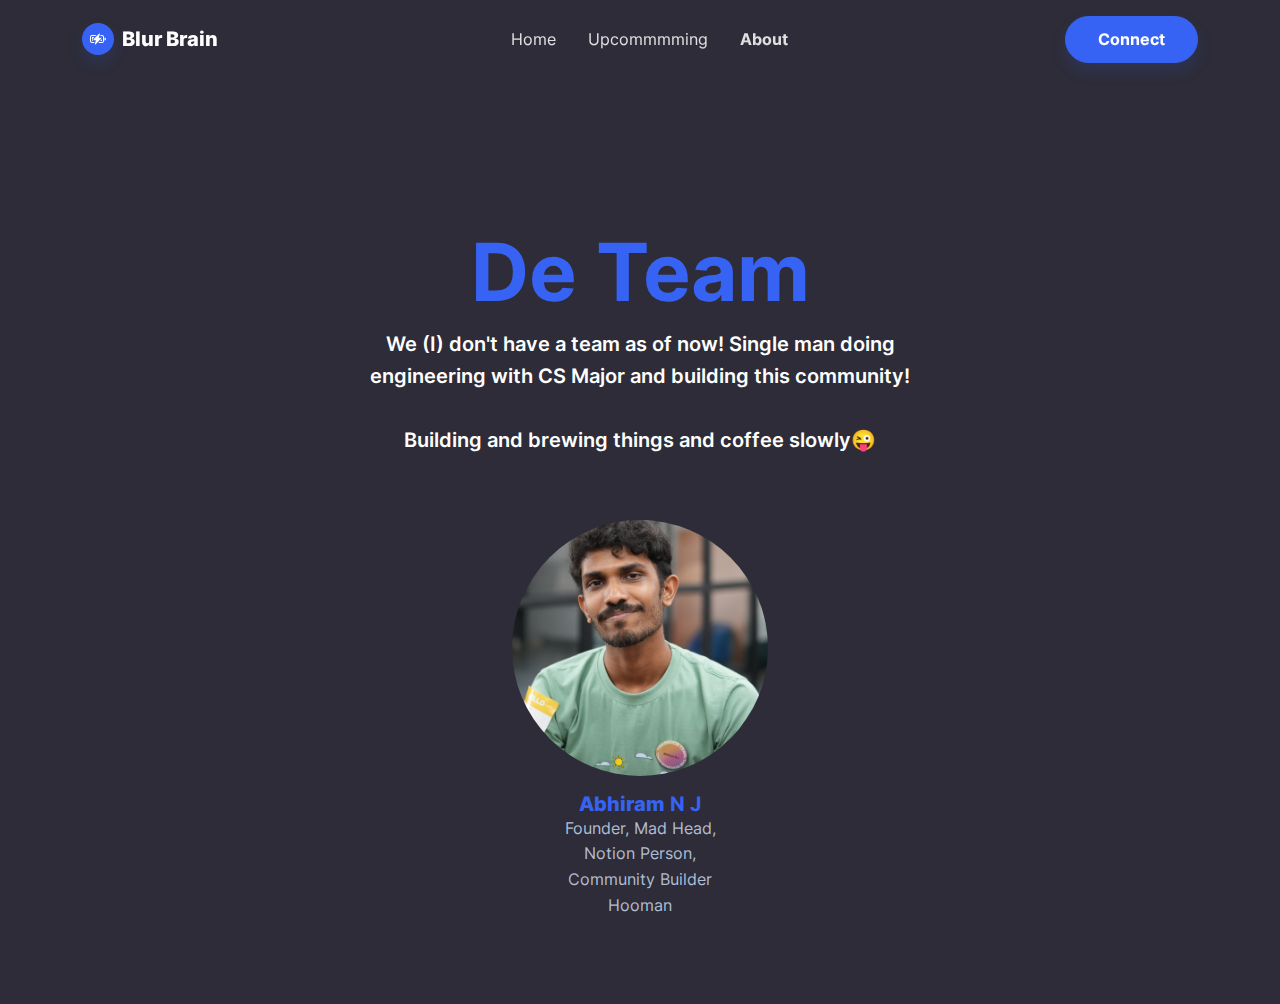
==== about.html @ fa89a338 "initial commit" ====
<!DOCTYPE html>
<html lang="en">

<head>
    <meta charset="utf-8">
    <meta name="viewport" content="width=device-width, initial-scale=1.0, shrink-to-fit=no">
    <title>Contacts - Brand</title>
    <link rel="stylesheet" href="assets/bootstrap/css/bootstrap.min.css?h=c06c53460ac6ab7e74057187c6fd8adc">
    <link rel="stylesheet" href="assets/css/Inter.css?h=03e734e58616d9c693b0b31bc36dc69f">
    <link rel="stylesheet" href="assets/css/Footer-Dark-icons.css?h=8842ee6ebe74b158784dd25783a4609f">
    <link rel="stylesheet" href="assets/css/Team-images.css?h=4f3cfa46e40e236365345fc77963f4b8">
</head>

<body>
    <!-- Start: Navbar Centered Links -->
    <nav class="navbar navbar-dark navbar-expand-md sticky-top py-3" id="mainNav">
        <div class="container"><a class="navbar-brand d-flex align-items-center" href="/"><span class="bs-icon-sm bs-icon-circle bs-icon-primary shadow d-flex justify-content-center align-items-center me-2 bs-icon"><svg xmlns="http://www.w3.org/2000/svg" width="1em" height="1em" fill="currentColor" viewBox="0 0 16 16" class="bi bi-battery-charging">
                        <path d="M9.585 2.568a.5.5 0 0 1 .226.58L8.677 6.832h1.99a.5.5 0 0 1 .364.843l-5.334 5.667a.5.5 0 0 1-.842-.49L5.99 9.167H4a.5.5 0 0 1-.364-.843l5.333-5.667a.5.5 0 0 1 .616-.09z"></path>
                        <path d="M2 4h4.332l-.94 1H2a1 1 0 0 0-1 1v4a1 1 0 0 0 1 1h2.38l-.308 1H2a2 2 0 0 1-2-2V6a2 2 0 0 1 2-2z"></path>
                        <path d="M2 6h2.45L2.908 7.639A1.5 1.5 0 0 0 3.313 10H2V6zm8.595-2-.308 1H12a1 1 0 0 1 1 1v4a1 1 0 0 1-1 1H9.276l-.942 1H12a2 2 0 0 0 2-2V6a2 2 0 0 0-2-2h-1.405z"></path>
                        <path d="M12 10h-1.783l1.542-1.639c.097-.103.178-.218.241-.34V10zm0-3.354V6h-.646a1.5 1.5 0 0 1 .646.646zM16 8a1.5 1.5 0 0 1-1.5 1.5v-3A1.5 1.5 0 0 1 16 8z"></path>
                    </svg></span><strong>Blur Brain</strong></a><button data-bs-toggle="collapse" class="navbar-toggler" data-bs-target="#navcol-1"><span class="visually-hidden">Toggle navigation</span><span class="navbar-toggler-icon"></span></button>
            <div class="collapse navbar-collapse" id="navcol-1">
                <ul class="navbar-nav mx-auto">
                    <li class="nav-item"><a class="nav-link" href="index.html">Home</a></li>
                    <li class="nav-item"><a class="nav-link" data-bs-toggle="tooltip" data-bss-tooltip="" rel="author" title="See sometime soon, I'm slow in building!">Upcommmming</a></li>
                    <li class="nav-item"></li>
                    <li class="nav-item"></li>
                    <li class="nav-item"><a class="nav-link active" href="about.html">About</a></li>
                </ul><a class="btn btn-primary shadow" role="button" href="mailto:info.twilightyabhi@gmail.com">Connect</a>
            </div>
        </div>
    </nav><!-- End: Navbar Centered Links -->
    <!-- Start: Contact Details -->
    <section class="py-5"></section><!-- End: Contact Details -->
    <!-- Start: Team -->
    <div class="container py-4 py-xl-5">
        <div class="row mb-4 mb-lg-5">
            <div class="col-md-8 col-xl-6 text-center mx-auto">
                <h1 class="display-1 fw-bold text-primary">De Team</h1>
                <p class="lead fw-semibold">We (I) don't have a team as of now! Single man doing engineering with CS Major and building this community!<br><br>Building and brewing things and coffee slowly😜</p>
            </div>
        </div>
        <div class="row gx-1 gy-1 row-cols-1 row-cols-md-4 text-center">
            <div class="col-xl-12 text-center">
                <div class="card border-0 shadow-none">
                    <div class="card-body text-center d-flex flex-column align-items-center p-0"><img class="rounded-circle mb-3 fit-cover" width="256" height="256" src="assets/img/team/DSC08974.jpg?h=55299e8816a862dd3caea3499c56ba7f">
                        <h5 class="fw-bold text-primary card-title mb-0"><strong>Abhiram</strong>&nbsp;N J</h5>
                        <p class="text-muted card-text mb-2">Founder, Mad Head,<br>Notion Person,<br>Community Builder<br>Hooman</p><iframe src="https://platform.twitter.com/widgets/follow_button.html?screen_name=TwilightyAbhi&amp;show_screen_name=true&amp;show_count=true" allowtransparency="true" frameborder="0" scrolling="no" title="Follow TwilightyAbhi on Twitter" width="160" height="30"></iframe>
                    </div>
                </div>
            </div>
        </div>
    </div><!-- End: Team -->
    <!-- Start: Footer Multi Column -->
    <footer class="bg-dark"></footer><!-- End: Footer Multi Column -->
    <script src="https://cdn.jsdelivr.net/npm/bootstrap@5.2.3/dist/js/bootstrap.bundle.min.js"></script>
    <script src="assets/js/bs-init.js?h=f85385df9bc7fca4241bc1dbf53b9d61"></script>
    <script src="assets/js/bold-and-dark.js?h=78569998362133b84a76614652f3624f"></script>
</body>

</html>
---- assets/css/Inter.css ----
@font-face {
	font-family: 'Inter';
	src: url(../../assets/fonts/UcC73FwrK3iLTeHuS_fvQtMwCp50KnMa2JL7SUc.woff2?h=03e734e58616d9c693b0b31bc36dc69f) format('woff2');
	font-weight: 300;
	font-style: normal;
	font-display: swap;
	unicode-range: U+0460-052F, U+1C80-1C88, U+20B4, U+2DE0-2DFF, U+A640-A69F, U+FE2E-FE2F;
}

@font-face {
	font-family: 'Inter';
	src: url(../../assets/fonts/UcC73FwrK3iLTeHuS_fvQtMwCp50KnMa0ZL7SUc.woff2?h=03e734e58616d9c693b0b31bc36dc69f) format('woff2');
	font-weight: 300;
	font-style: normal;
	font-display: swap;
	unicode-range: U+0301, U+0400-045F, U+0490-0491, U+04B0-04B1, U+2116;
}

@font-face {
	font-family: 'Inter';
	src: url(../../assets/fonts/UcC73FwrK3iLTeHuS_fvQtMwCp50KnMa2ZL7SUc.woff2?h=03e734e58616d9c693b0b31bc36dc69f) format('woff2');
	font-weight: 300;
	font-style: normal;
	font-display: swap;
	unicode-range: U+1F00-1FFF;
}

@font-face {
	font-family: 'Inter';
	src: url(../../assets/fonts/UcC73FwrK3iLTeHuS_fvQtMwCp50KnMa1pL7SUc.woff2?h=03e734e58616d9c693b0b31bc36dc69f) format('woff2');
	font-weight: 300;
	font-style: normal;
	font-display: swap;
	unicode-range: U+0370-03FF;
}

@font-face {
	font-family: 'Inter';
	src: url(../../assets/fonts/UcC73FwrK3iLTeHuS_fvQtMwCp50KnMa2pL7SUc.woff2?h=03e734e58616d9c693b0b31bc36dc69f) format('woff2');
	font-weight: 300;
	font-style: normal;
	font-display: swap;
	unicode-range: U+0102-0103, U+0110-0111, U+0128-0129, U+0168-0169, U+01A0-01A1, U+01AF-01B0, U+1EA0-1EF9, U+20AB;
}

@font-face {
	font-family: 'Inter';
	src: url(../../assets/fonts/UcC73FwrK3iLTeHuS_fvQtMwCp50KnMa25L7SUc.woff2?h=03e734e58616d9c693b0b31bc36dc69f) format('woff2');
	font-weight: 300;
	font-style: normal;
	font-display: swap;
	unicode-range: U+0100-024F, U+0259, U+1E00-1EFF, U+2020, U+20A0-20AB, U+20AD-20CF, U+2113, U+2C60-2C7F, U+A720-A7FF;
}

@font-face {
	font-family: 'Inter';
	src: url(../../assets/fonts/UcC73FwrK3iLTeHuS_fvQtMwCp50KnMa1ZL7.woff2?h=03e734e58616d9c693b0b31bc36dc69f) format('woff2');
	font-weight: 300;
	font-style: normal;
	font-display: swap;
	unicode-range: U+0000-00FF, U+0131, U+0152-0153, U+02BB-02BC, U+02C6, U+02DA, U+02DC, U+2000-206F, U+2074, U+20AC, U+2122, U+2191, U+2193, U+2212, U+2215, U+FEFF, U+FFFD;
}

@font-face {
	font-family: 'Inter';
	src: url(../../assets/fonts/UcC73FwrK3iLTeHuS_fvQtMwCp50KnMa2JL7SUc.woff2?h=03e734e58616d9c693b0b31bc36dc69f) format('woff2');
	font-weight: 400;
	font-style: normal;
	font-display: swap;
	unicode-range: U+0460-052F, U+1C80-1C88, U+20B4, U+2DE0-2DFF, U+A640-A69F, U+FE2E-FE2F;
}

@font-face {
	font-family: 'Inter';
	src: url(../../assets/fonts/UcC73FwrK3iLTeHuS_fvQtMwCp50KnMa0ZL7SUc.woff2?h=03e734e58616d9c693b0b31bc36dc69f) format('woff2');
	font-weight: 400;
	font-style: normal;
	font-display: swap;
	unicode-range: U+0301, U+0400-045F, U+0490-0491, U+04B0-04B1, U+2116;
}

@font-face {
	font-family: 'Inter';
	src: url(../../assets/fonts/UcC73FwrK3iLTeHuS_fvQtMwCp50KnMa2ZL7SUc.woff2?h=03e734e58616d9c693b0b31bc36dc69f) format('woff2');
	font-weight: 400;
	font-style: normal;
	font-display: swap;
	unicode-range: U+1F00-1FFF;
}

@font-face {
	font-family: 'Inter';
	src: url(../../assets/fonts/UcC73FwrK3iLTeHuS_fvQtMwCp50KnMa1pL7SUc.woff2?h=03e734e58616d9c693b0b31bc36dc69f) format('woff2');
	font-weight: 400;
	font-style: normal;
	font-display: swap;
	unicode-range: U+0370-03FF;
}

@font-face {
	font-family: 'Inter';
	src: url(../../assets/fonts/UcC73FwrK3iLTeHuS_fvQtMwCp50KnMa2pL7SUc.woff2?h=03e734e58616d9c693b0b31bc36dc69f) format('woff2');
	font-weight: 400;
	font-style: normal;
	font-display: swap;
	unicode-range: U+0102-0103, U+0110-0111, U+0128-0129, U+0168-0169, U+01A0-01A1, U+01AF-01B0, U+1EA0-1EF9, U+20AB;
}

@font-face {
	font-family: 'Inter';
	src: url(../../assets/fonts/UcC73FwrK3iLTeHuS_fvQtMwCp50KnMa25L7SUc.woff2?h=03e734e58616d9c693b0b31bc36dc69f) format('woff2');
	font-weight: 400;
	font-style: normal;
	font-display: swap;
	unicode-range: U+0100-024F, U+0259, U+1E00-1EFF, U+2020, U+20A0-20AB, U+20AD-20CF, U+2113, U+2C60-2C7F, U+A720-A7FF;
}

@font-face {
	font-family: 'Inter';
	src: url(../../assets/fonts/UcC73FwrK3iLTeHuS_fvQtMwCp50KnMa1ZL7.woff2?h=03e734e58616d9c693b0b31bc36dc69f) format('woff2');
	font-weight: 400;
	font-style: normal;
	font-display: swap;
	unicode-range: U+0000-00FF, U+0131, U+0152-0153, U+02BB-02BC, U+02C6, U+02DA, U+02DC, U+2000-206F, U+2074, U+20AC, U+2122, U+2191, U+2193, U+2212, U+2215, U+FEFF, U+FFFD;
}

@font-face {
	font-family: 'Inter';
	src: url(../../assets/fonts/UcC73FwrK3iLTeHuS_fvQtMwCp50KnMa2JL7SUc.woff2?h=03e734e58616d9c693b0b31bc36dc69f) format('woff2');
	font-weight: 600;
	font-style: normal;
	font-display: swap;
	unicode-range: U+0460-052F, U+1C80-1C88, U+20B4, U+2DE0-2DFF, U+A640-A69F, U+FE2E-FE2F;
}

@font-face {
	font-family: 'Inter';
	src: url(../../assets/fonts/UcC73FwrK3iLTeHuS_fvQtMwCp50KnMa0ZL7SUc.woff2?h=03e734e58616d9c693b0b31bc36dc69f) format('woff2');
	font-weight: 600;
	font-style: normal;
	font-display: swap;
	unicode-range: U+0301, U+0400-045F, U+0490-0491, U+04B0-04B1, U+2116;
}

@font-face {
	font-family: 'Inter';
	src: url(../../assets/fonts/UcC73FwrK3iLTeHuS_fvQtMwCp50KnMa2ZL7SUc.woff2?h=03e734e58616d9c693b0b31bc36dc69f) format('woff2');
	font-weight: 600;
	font-style: normal;
	font-display: swap;
	unicode-range: U+1F00-1FFF;
}

@font-face {
	font-family: 'Inter';
	src: url(../../assets/fonts/UcC73FwrK3iLTeHuS_fvQtMwCp50KnMa1pL7SUc.woff2?h=03e734e58616d9c693b0b31bc36dc69f) format('woff2');
	font-weight: 600;
	font-style: normal;
	font-display: swap;
	unicode-range: U+0370-03FF;
}

@font-face {
	font-family: 'Inter';
	src: url(../../assets/fonts/UcC73FwrK3iLTeHuS_fvQtMwCp50KnMa2pL7SUc.woff2?h=03e734e58616d9c693b0b31bc36dc69f) format('woff2');
	font-weight: 600;
	font-style: normal;
	font-display: swap;
	unicode-range: U+0102-0103, U+0110-0111, U+0128-0129, U+0168-0169, U+01A0-01A1, U+01AF-01B0, U+1EA0-1EF9, U+20AB;
}

@font-face {
	font-family: 'Inter';
	src: url(../../assets/fonts/UcC73FwrK3iLTeHuS_fvQtMwCp50KnMa25L7SUc.woff2?h=03e734e58616d9c693b0b31bc36dc69f) format('woff2');
	font-weight: 600;
	font-style: normal;
	font-display: swap;
	unicode-range: U+0100-024F, U+0259, U+1E00-1EFF, U+2020, U+20A0-20AB, U+20AD-20CF, U+2113, U+2C60-2C7F, U+A720-A7FF;
}

@font-face {
	font-family: 'Inter';
	src: url(../../assets/fonts/UcC73FwrK3iLTeHuS_fvQtMwCp50KnMa1ZL7.woff2?h=03e734e58616d9c693b0b31bc36dc69f) format('woff2');
	font-weight: 600;
	font-style: normal;
	font-display: swap;
	unicode-range: U+0000-00FF, U+0131, U+0152-0153, U+02BB-02BC, U+02C6, U+02DA, U+02DC, U+2000-206F, U+2074, U+20AC, U+2122, U+2191, U+2193, U+2212, U+2215, U+FEFF, U+FFFD;
}

@font-face {
	font-family: 'Inter';
	src: url(../../assets/fonts/UcC73FwrK3iLTeHuS_fvQtMwCp50KnMa2JL7SUc.woff2?h=03e734e58616d9c693b0b31bc36dc69f) format('woff2');
	font-weight: 700;
	font-style: normal;
	font-display: swap;
	unicode-range: U+0460-052F, U+1C80-1C88, U+20B4, U+2DE0-2DFF, U+A640-A69F, U+FE2E-FE2F;
}

@font-face {
	font-family: 'Inter';
	src: url(../../assets/fonts/UcC73FwrK3iLTeHuS_fvQtMwCp50KnMa0ZL7SUc.woff2?h=03e734e58616d9c693b0b31bc36dc69f) format('woff2');
	font-weight: 700;
	font-style: normal;
	font-display: swap;
	unicode-range: U+0301, U+0400-045F, U+0490-0491, U+04B0-04B1, U+2116;
}

@font-face {
	font-family: 'Inter';
	src: url(../../assets/fonts/UcC73FwrK3iLTeHuS_fvQtMwCp50KnMa2ZL7SUc.woff2?h=03e734e58616d9c693b0b31bc36dc69f) format('woff2');
	font-weight: 700;
	font-style: normal;
	font-display: swap;
	unicode-range: U+1F00-1FFF;
}

@font-face {
	font-family: 'Inter';
	src: url(../../assets/fonts/UcC73FwrK3iLTeHuS_fvQtMwCp50KnMa1pL7SUc.woff2?h=03e734e58616d9c693b0b31bc36dc69f) format('woff2');
	font-weight: 700;
	font-style: normal;
	font-display: swap;
	unicode-range: U+0370-03FF;
}

@font-face {
	font-family: 'Inter';
	src: url(../../assets/fonts/UcC73FwrK3iLTeHuS_fvQtMwCp50KnMa2pL7SUc.woff2?h=03e734e58616d9c693b0b31bc36dc69f) format('woff2');
	font-weight: 700;
	font-style: normal;
	font-display: swap;
	unicode-range: U+0102-0103, U+0110-0111, U+0128-0129, U+0168-0169, U+01A0-01A1, U+01AF-01B0, U+1EA0-1EF9, U+20AB;
}

@font-face {
	font-family: 'Inter';
	src: url(../../assets/fonts/UcC73FwrK3iLTeHuS_fvQtMwCp50KnMa25L7SUc.woff2?h=03e734e58616d9c693b0b31bc36dc69f) format('woff2');
	font-weight: 700;
	font-style: normal;
	font-display: swap;
	unicode-range: U+0100-024F, U+0259, U+1E00-1EFF, U+2020, U+20A0-20AB, U+20AD-20CF, U+2113, U+2C60-2C7F, U+A720-A7FF;
}

@font-face {
	font-family: 'Inter';
	src: url(../../assets/fonts/UcC73FwrK3iLTeHuS_fvQtMwCp50KnMa1ZL7.woff2?h=03e734e58616d9c693b0b31bc36dc69f) format('woff2');
	font-weight: 700;
	font-style: normal;
	font-display: swap;
	unicode-range: U+0000-00FF, U+0131, U+0152-0153, U+02BB-02BC, U+02C6, U+02DA, U+02DC, U+2000-206F, U+2074, U+20AC, U+2122, U+2191, U+2193, U+2212, U+2215, U+FEFF, U+FFFD;
}

@font-face {
	font-family: 'Inter';
	src: url(../../assets/fonts/UcC73FwrK3iLTeHuS_fvQtMwCp50KnMa2JL7SUc.woff2?h=03e734e58616d9c693b0b31bc36dc69f) format('woff2');
	font-weight: 800;
	font-style: normal;
	font-display: swap;
	unicode-range: U+0460-052F, U+1C80-1C88, U+20B4, U+2DE0-2DFF, U+A640-A69F, U+FE2E-FE2F;
}

@font-face {
	font-family: 'Inter';
	src: url(../../assets/fonts/UcC73FwrK3iLTeHuS_fvQtMwCp50KnMa0ZL7SUc.woff2?h=03e734e58616d9c693b0b31bc36dc69f) format('woff2');
	font-weight: 800;
	font-style: normal;
	font-display: swap;
	unicode-range: U+0301, U+0400-045F, U+0490-0491, U+04B0-04B1, U+2116;
}

@font-face {
	font-family: 'Inter';
	src: url(../../assets/fonts/UcC73FwrK3iLTeHuS_fvQtMwCp50KnMa2ZL7SUc.woff2?h=03e734e58616d9c693b0b31bc36dc69f) format('woff2');
	font-weight: 800;
	font-style: normal;
	font-display: swap;
	unicode-range: U+1F00-1FFF;
}

@font-face {
	font-family: 'Inter';
	src: url(../../assets/fonts/UcC73FwrK3iLTeHuS_fvQtMwCp50KnMa1pL7SUc.woff2?h=03e734e58616d9c693b0b31bc36dc69f) format('woff2');
	font-weight: 800;
	font-style: normal;
	font-display: swap;
	unicode-range: U+0370-03FF;
}

@font-face {
	font-family: 'Inter';
	src: url(../../assets/fonts/UcC73FwrK3iLTeHuS_fvQtMwCp50KnMa2pL7SUc.woff2?h=03e734e58616d9c693b0b31bc36dc69f) format('woff2');
	font-weight: 800;
	font-style: normal;
	font-display: swap;
	unicode-range: U+0102-0103, U+0110-0111, U+0128-0129, U+0168-0169, U+01A0-01A1, U+01AF-01B0, U+1EA0-1EF9, U+20AB;
}

@font-face {
	font-family: 'Inter';
	src: url(../../assets/fonts/UcC73FwrK3iLTeHuS_fvQtMwCp50KnMa25L7SUc.woff2?h=03e734e58616d9c693b0b31bc36dc69f) format('woff2');
	font-weight: 800;
	font-style: normal;
	font-display: swap;
	unicode-range: U+0100-024F, U+0259, U+1E00-1EFF, U+2020, U+20A0-20AB, U+20AD-20CF, U+2113, U+2C60-2C7F, U+A720-A7FF;
}

@font-face {
	font-family: 'Inter';
	src: url(../../assets/fonts/UcC73FwrK3iLTeHuS_fvQtMwCp50KnMa1ZL7.woff2?h=03e734e58616d9c693b0b31bc36dc69f) format('woff2');
	font-weight: 800;
	font-style: normal;
	font-display: swap;
	unicode-range: U+0000-00FF, U+0131, U+0152-0153, U+02BB-02BC, U+02C6, U+02DA, U+02DC, U+2000-206F, U+2074, U+20AC, U+2122, U+2191, U+2193, U+2212, U+2215, U+FEFF, U+FFFD;
}
---- assets/css/Footer-Dark-icons.css ----
.bs-icon {
  --bs-icon-size: .75rem;
  display: flex;
  flex-shrink: 0;
  justify-content: center;
  align-items: center;
  font-size: var(--bs-icon-size);
  width: calc(var(--bs-icon-size) * 2);
  height: calc(var(--bs-icon-size) * 2);
  color: var(--bs-primary);
}

.bs-icon-xs {
  --bs-icon-size: 1rem;
  width: calc(var(--bs-icon-size) * 1.5);
  height: calc(var(--bs-icon-size) * 1.5);
}

.bs-icon-sm {
  --bs-icon-size: 1rem;
}

.bs-icon-md {
  --bs-icon-size: 1.5rem;
}

.bs-icon-lg {
  --bs-icon-size: 2rem;
}

.bs-icon-xl {
  --bs-icon-size: 2.5rem;
}

.bs-icon.bs-icon-primary {
  color: var(--bs-white);
  background: var(--bs-primary);
}

.bs-icon.bs-icon-primary-light {
  color: var(--bs-primary);
  background: rgba(var(--bs-primary-rgb), .2);
}

.bs-icon.bs-icon-semi-white {
  color: var(--bs-primary);
  background: rgba(255, 255, 255, .5);
}

.bs-icon.bs-icon-rounded {
  border-radius: .5rem;
}

.bs-icon.bs-icon-circle {
  border-radius: 50%;
}

span {
}
---- assets/css/Team-images.css ----
.fit-cover {
  object-fit: cover;
}
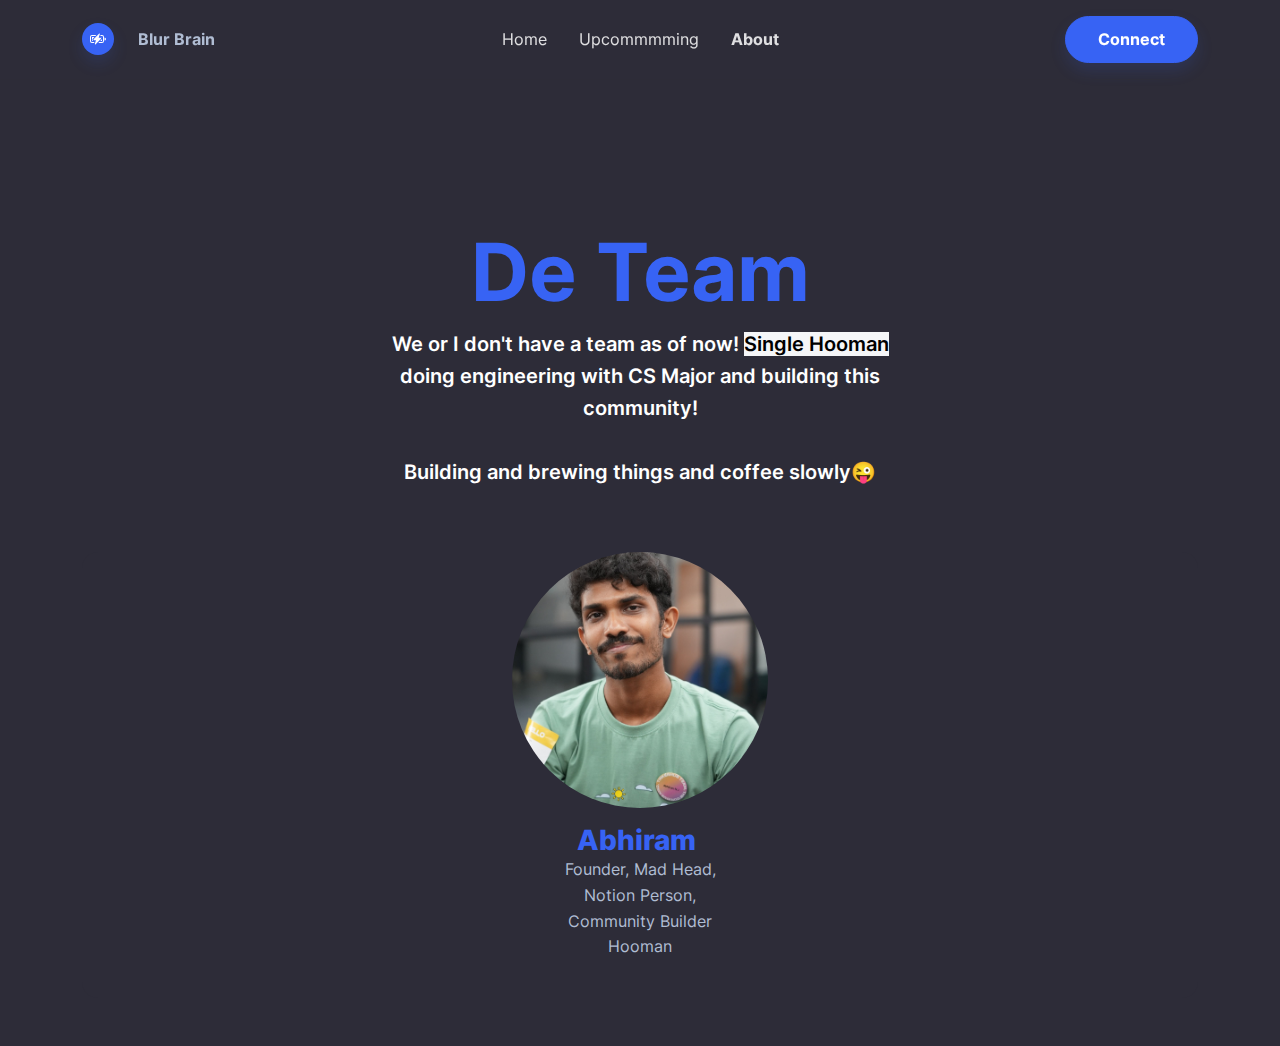
==== commit a2f1d1b7: "updated link and img" ====
--- a/about.html
+++ b/about.html
@@ -4,7 +4,7 @@
 <head>
     <meta charset="utf-8">
     <meta name="viewport" content="width=device-width, initial-scale=1.0, shrink-to-fit=no">
-    <title>Contacts - Brand</title>
+    <title>About Us</title>
     <link rel="stylesheet" href="assets/bootstrap/css/bootstrap.min.css?h=c06c53460ac6ab7e74057187c6fd8adc">
     <link rel="stylesheet" href="assets/css/Inter.css?h=03e734e58616d9c693b0b31bc36dc69f">
     <link rel="stylesheet" href="assets/css/Footer-Dark-icons.css?h=8842ee6ebe74b158784dd25783a4609f">
@@ -19,7 +19,7 @@
                         <path d="M2 4h4.332l-.94 1H2a1 1 0 0 0-1 1v4a1 1 0 0 0 1 1h2.38l-.308 1H2a2 2 0 0 1-2-2V6a2 2 0 0 1 2-2z"></path>
                         <path d="M2 6h2.45L2.908 7.639A1.5 1.5 0 0 0 3.313 10H2V6zm8.595-2-.308 1H12a1 1 0 0 1 1 1v4a1 1 0 0 1-1 1H9.276l-.942 1H12a2 2 0 0 0 2-2V6a2 2 0 0 0-2-2h-1.405z"></path>
                         <path d="M12 10h-1.783l1.542-1.639c.097-.103.178-.218.241-.34V10zm0-3.354V6h-.646a1.5 1.5 0 0 1 .646.646zM16 8a1.5 1.5 0 0 1-1.5 1.5v-3A1.5 1.5 0 0 1 16 8z"></path>
-                    </svg></span><strong>Blur Brain</strong></a><button data-bs-toggle="collapse" class="navbar-toggler" data-bs-target="#navcol-1"><span class="visually-hidden">Toggle navigation</span><span class="navbar-toggler-icon"></span></button>
+                    </svg></span><strong><a href="/index.html" >Blur Brain </a></strong></a><button data-bs-toggle="collapse" class="navbar-toggler" data-bs-target="#navcol-1"><span class="visually-hidden">Toggle navigation</span><span class="navbar-toggler-icon"></span></button>
             <div class="collapse navbar-collapse" id="navcol-1">
                 <ul class="navbar-nav mx-auto">
                     <li class="nav-item"><a class="nav-link" href="index.html">Home</a></li>
@@ -38,14 +38,14 @@
         <div class="row mb-4 mb-lg-5">
             <div class="col-md-8 col-xl-6 text-center mx-auto">
                 <h1 class="display-1 fw-bold text-primary">De Team</h1>
-                <p class="lead fw-semibold">We (I) don't have a team as of now! Single man doing engineering with CS Major and building this community!<br><br>Building and brewing things and coffee slowly😜</p>
+                <p class="lead fw-semibold">We or I don't have a team as of now! <span class="text-bg-light underline">Single Hooman</span> doing engineering with CS Major and building this community!<br><br>Building and brewing things and coffee slowly😜</p>
             </div>
         </div>
         <div class="row gx-1 gy-1 row-cols-1 row-cols-md-4 text-center">
             <div class="col-xl-12 text-center">
                 <div class="card border-0 shadow-none">
                     <div class="card-body text-center d-flex flex-column align-items-center p-0"><img class="rounded-circle mb-3 fit-cover" width="256" height="256" src="assets/img/team/DSC08974.jpg?h=55299e8816a862dd3caea3499c56ba7f">
-                        <h5 class="fw-bold text-primary card-title mb-0"><strong>Abhiram</strong>&nbsp;N J</h5>
+                        <h3 class="fw-bold text-primary card-title mb-0"><strong>Abhiram</strong>&nbsp;</h3>
                         <p class="text-muted card-text mb-2">Founder, Mad Head,<br>Notion Person,<br>Community Builder<br>Hooman</p><iframe src="https://platform.twitter.com/widgets/follow_button.html?screen_name=TwilightyAbhi&amp;show_screen_name=true&amp;show_count=true" allowtransparency="true" frameborder="0" scrolling="no" title="Follow TwilightyAbhi on Twitter" width="160" height="30"></iframe>
                     </div>
                 </div>
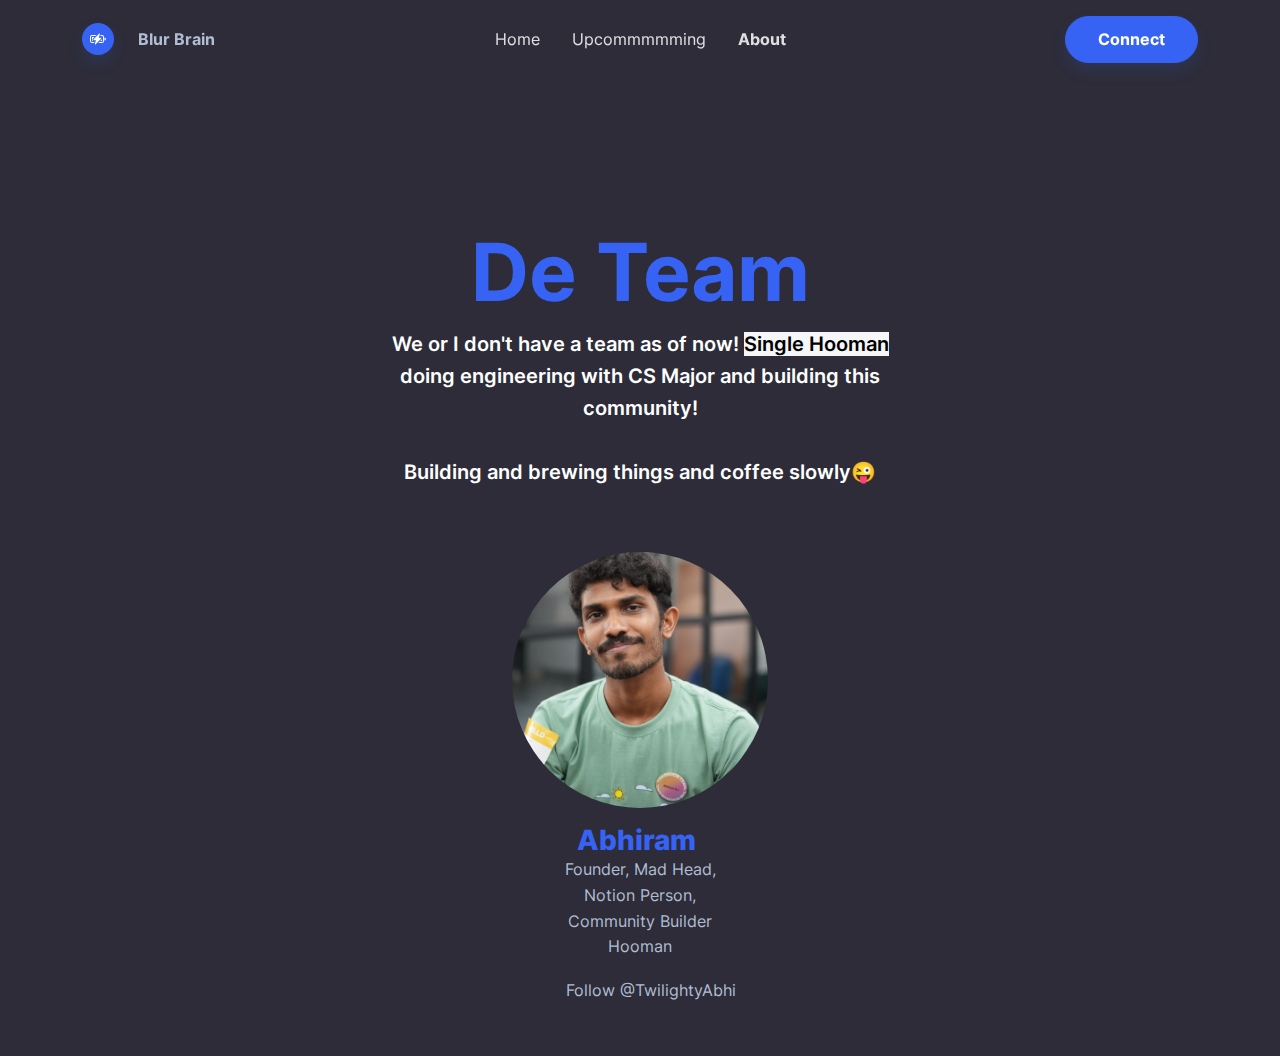
==== commit 5b0b8cf1: "Fix Pending issues in prev commit" ====
--- a/about.html
+++ b/about.html
@@ -9,30 +9,58 @@
     <link rel="stylesheet" href="assets/css/Inter.css?h=03e734e58616d9c693b0b31bc36dc69f">
     <link rel="stylesheet" href="assets/css/Footer-Dark-icons.css?h=8842ee6ebe74b158784dd25783a4609f">
     <link rel="stylesheet" href="assets/css/Team-images.css?h=4f3cfa46e40e236365345fc77963f4b8">
+    <style>
+        .twitter-button {
+            margin-top: 10px;
+        }
+        .twitter-button .twitter-follow-button {
+            display: inline-flex;
+            align-items: center;
+        }
+        .twitter-button .twitter-follow-button::before {
+            content: url('https://abs.twimg.com/favicons/twitter.ico');
+            display: inline-block;
+            width: 16px;
+            height: 16px;
+            margin-right: 5px;
+        }
+    </style>
 </head>
 
 <body>
     <!-- Start: Navbar Centered Links -->
     <nav class="navbar navbar-dark navbar-expand-md sticky-top py-3" id="mainNav">
-        <div class="container"><a class="navbar-brand d-flex align-items-center" href="/"><span class="bs-icon-sm bs-icon-circle bs-icon-primary shadow d-flex justify-content-center align-items-center me-2 bs-icon"><svg xmlns="http://www.w3.org/2000/svg" width="1em" height="1em" fill="currentColor" viewBox="0 0 16 16" class="bi bi-battery-charging">
+        <div class="container">
+            <a class="navbar-brand d-flex align-items-center" href="/">
+                <span class="bs-icon-sm bs-icon-circle bs-icon-primary shadow d-flex justify-content-center align-items-center me-2 bs-icon">
+                    <svg xmlns="http://www.w3.org/2000/svg" width="1em" height="1em" fill="currentColor" viewBox="0 0 16 16" class="bi bi-battery-charging">
                         <path d="M9.585 2.568a.5.5 0 0 1 .226.58L8.677 6.832h1.99a.5.5 0 0 1 .364.843l-5.334 5.667a.5.5 0 0 1-.842-.49L5.99 9.167H4a.5.5 0 0 1-.364-.843l5.333-5.667a.5.5 0 0 1 .616-.09z"></path>
                         <path d="M2 4h4.332l-.94 1H2a1 1 0 0 0-1 1v4a1 1 0 0 0 1 1h2.38l-.308 1H2a2 2 0 0 1-2-2V6a2 2 0 0 1 2-2z"></path>
                         <path d="M2 6h2.45L2.908 7.639A1.5 1.5 0 0 0 3.313 10H2V6zm8.595-2-.308 1H12a1 1 0 0 1 1 1v4a1 1 0 0 1-1 1H9.276l-.942 1H12a2 2 0 0 0 2-2V6a2 2 0 0 0-2-2h-1.405z"></path>
                         <path d="M12 10h-1.783l1.542-1.639c.097-.103.178-.218.241-.34V10zm0-3.354V6h-.646a1.5 1.5 0 0 1 .646.646zM16 8a1.5 1.5 0 0 1-1.5 1.5v-3A1.5 1.5 0 0 1 16 8z"></path>
-                    </svg></span><strong><a href="/index.html" >Blur Brain </a></strong></a><button data-bs-toggle="collapse" class="navbar-toggler" data-bs-target="#navcol-1"><span class="visually-hidden">Toggle navigation</span><span class="navbar-toggler-icon"></span></button>
+                    </svg>
+                </span>
+                <strong><a href="/index.html">Blur Brain</a></strong>
+            </a>
+            <button data-bs-toggle="collapse" class="navbar-toggler" data-bs-target="#navcol-1">
+                <span class="visually-hidden">Toggle navigation</span><span class="navbar-toggler-icon"></span>
+            </button>
             <div class="collapse navbar-collapse" id="navcol-1">
                 <ul class="navbar-nav mx-auto">
                     <li class="nav-item"><a class="nav-link" href="index.html">Home</a></li>
-                    <li class="nav-item"><a class="nav-link" data-bs-toggle="tooltip" data-bss-tooltip="" rel="author" title="See sometime soon, I'm slow in building!">Upcommmming</a></li>
+                    <li class="nav-item"><a class="nav-link" data-bs-toggle="tooltip" data-bss-tooltip="" rel="author" title="See sometime soon, I'm slow in building!">Upcommmmming</a></li>
                     <li class="nav-item"></li>
                     <li class="nav-item"></li>
                     <li class="nav-item"><a class="nav-link active" href="about.html">About</a></li>
-                </ul><a class="btn btn-primary shadow" role="button" href="mailto:info.twilightyabhi@gmail.com">Connect</a>
+                </ul>
+                <a class="btn btn-primary shadow" role="button" href="mailto:info.twilightyabhi@gmail.com">Connect</a>
             </div>
         </div>
     </nav><!-- End: Navbar Centered Links -->
+
     <!-- Start: Contact Details -->
     <section class="py-5"></section><!-- End: Contact Details -->
+
     <!-- Start: Team -->
     <div class="container py-4 py-xl-5">
         <div class="row mb-4 mb-lg-5">
@@ -44,19 +72,26 @@
         <div class="row gx-1 gy-1 row-cols-1 row-cols-md-4 text-center">
             <div class="col-xl-12 text-center">
                 <div class="card border-0 shadow-none">
-                    <div class="card-body text-center d-flex flex-column align-items-center p-0"><img class="rounded-circle mb-3 fit-cover" width="256" height="256" src="assets/img/team/DSC08974.jpg?h=55299e8816a862dd3caea3499c56ba7f">
+                    <div class="card-body text-center d-flex flex-column align-items-center p-0">
+                        <img class="rounded-circle mb-3 fit-cover" width="256" height="256" src="assets/img/team/DSC08974.jpg?h=55299e8816a862dd3caea3499c56ba7f">
                         <h3 class="fw-bold text-primary card-title mb-0"><strong>Abhiram</strong>&nbsp;</h3>
-                        <p class="text-muted card-text mb-2">Founder, Mad Head,<br>Notion Person,<br>Community Builder<br>Hooman</p><iframe src="https://platform.twitter.com/widgets/follow_button.html?screen_name=TwilightyAbhi&amp;show_screen_name=true&amp;show_count=true" allowtransparency="true" frameborder="0" scrolling="no" title="Follow TwilightyAbhi on Twitter" width="160" height="30"></iframe>
+                        <p class="text-muted card-text mb-2">Founder, Mad Head,<br>Notion Person,<br>Community Builder<br>Hooman</p>
+                        <div class="twitter-button">
+                            <a href="https://twitter.com/TwilightyAbhi?ref_src=twsrc%5Etfw" class="twitter-follow-button" data-show-screen-name="true" data-show-count="true">Follow @TwilightyAbhi</a>
+                        </div>
                     </div>
                 </div>
             </div>
         </div>
     </div><!-- End: Team -->
+
     <!-- Start: Footer Multi Column -->
     <footer class="bg-dark"></footer><!-- End: Footer Multi Column -->
+
+    <script async src="https://platform.twitter.com/widgets.js" charset="utf-8"></script>
     <script src="https://cdn.jsdelivr.net/npm/bootstrap@5.2.3/dist/js/bootstrap.bundle.min.js"></script>
     <script src="assets/js/bs-init.js?h=f85385df9bc7fca4241bc1dbf53b9d61"></script>
     <script src="assets/js/bold-and-dark.js?h=78569998362133b84a76614652f3624f"></script>
 </body>
 
-</html>+</html>
